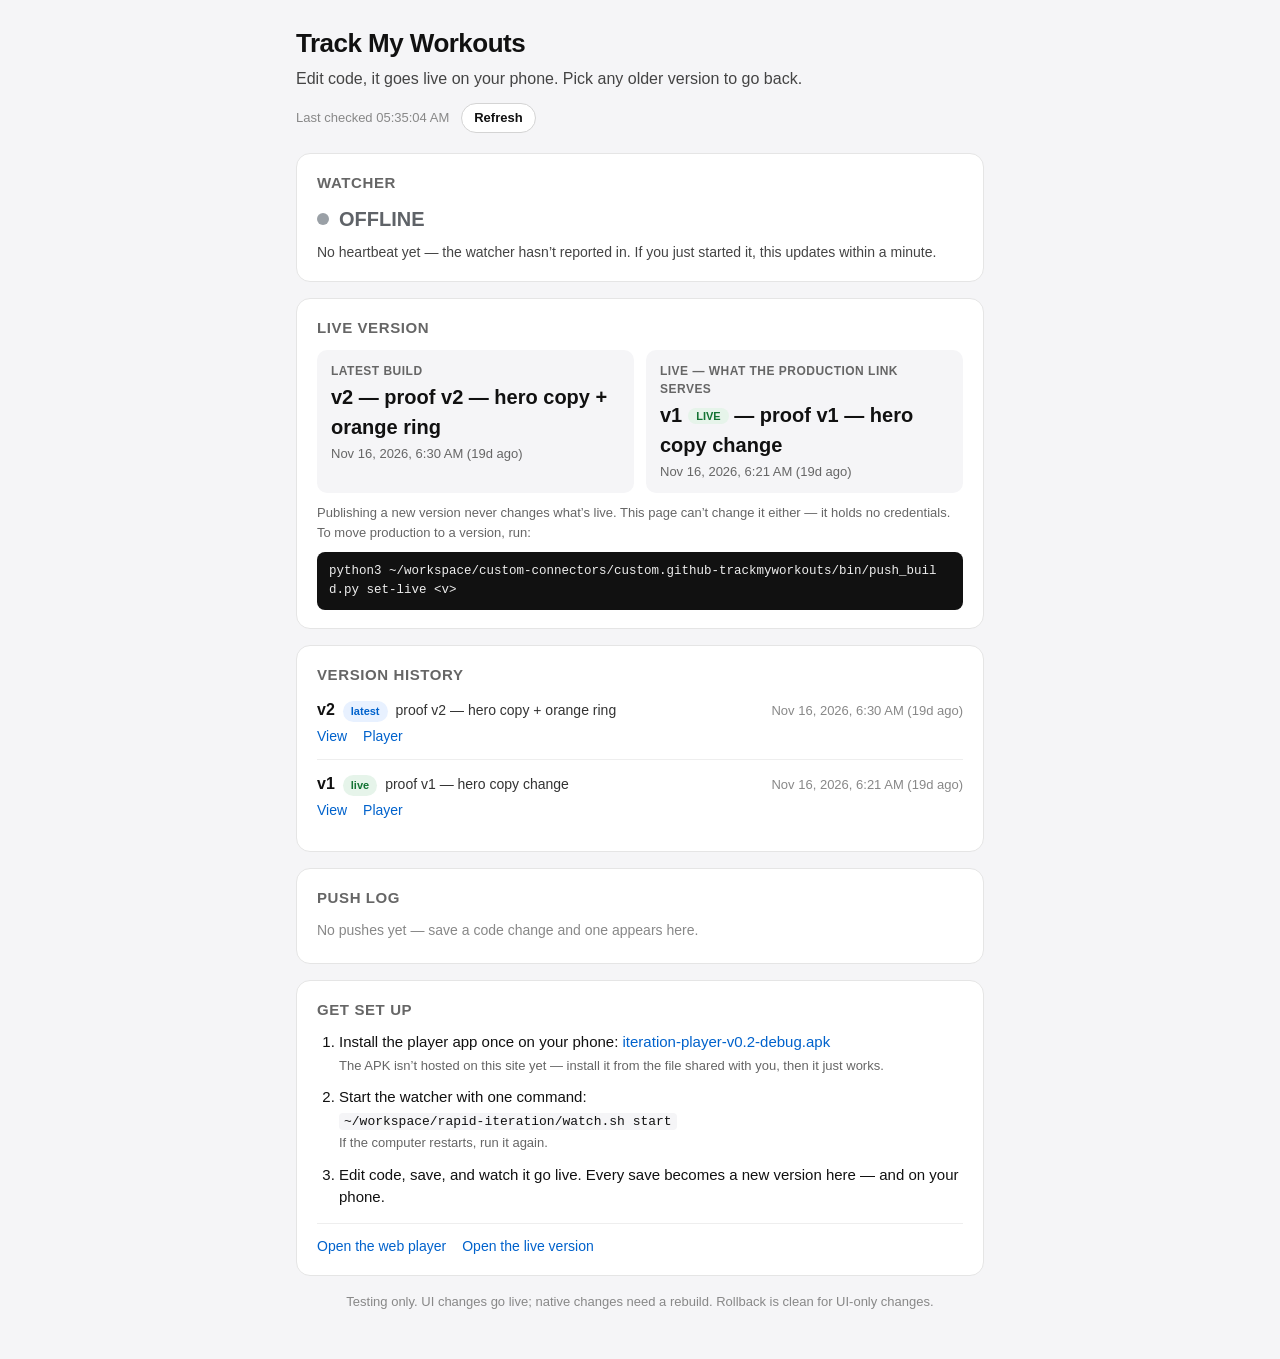
==== builds/dashboard/index.html @ 9be96888 "Push builds/dashboard/ (1 files, probe/raw)" ====
<!doctype html>
<html lang="en">
<head>
<meta charset="utf-8" />
<meta name="viewport" content="width=device-width, initial-scale=1" />
<title>Track My Workouts — Iteration Dashboard</title>
<!--
  Iteration Dashboard — read-only status page for the rapid-iteration tool.
  Hosted at builds/dashboard/index.html. Reads three JSON files next to it:
    ../versions.json        — {latest, live, versions:[{version,label,timestamp,url}]}
    ../watcher-status.json  — {state:'watching'|'error'|'stopped', lastSeen, lastVersion, lastPushAt, error?}
    ../push-log.json        — [{version,label,timestamp,filesChanged[],status,durationMs,error?}]
  watcher-status.json and push-log.json may not exist yet (the watcher
  publishes them); every section degrades to an honest empty state instead
  of a blank page or an error. This page never writes anything and holds no
  credentials — it cannot change which version is live. To change live, run:
    python3 ~/workspace/custom-connectors/custom.github-trackmyworkouts/bin/push_build.py set-live <v>
-->
<style>
  :root { color-scheme: light; }
  * { box-sizing: border-box; }
  body {
    margin: 0; background: #f5f5f7; color: #111;
    font-family: -apple-system, BlinkMacSystemFont, "Segoe UI", Roboto, Helvetica, Arial, sans-serif;
    line-height: 1.5;
  }
  .wrap { max-width: 720px; margin: 0 auto; padding: 24px 16px 48px; }
  header { margin-bottom: 20px; }
  header h1 { font-size: 26px; margin: 0 0 4px; letter-spacing: -0.02em; }
  header p { margin: 0; font-size: 16px; color: #444; }
  .meta-line {
    display: flex; align-items: center; gap: 12px; margin-top: 12px;
    font-size: 13px; color: #888;
  }
  .meta-line button {
    font: inherit; font-size: 13px; font-weight: 600;
    border: 1px solid #d4d4d4; background: #fff; color: #111;
    border-radius: 999px; padding: 4px 12px; cursor: pointer;
  }
  .meta-line button:active { background: #f0f0f0; }
  section.card {
    background: #fff; border: 1px solid #e5e5e5; border-radius: 14px;
    padding: 18px 20px; margin-bottom: 16px;
  }
  section.card h2 { font-size: 15px; margin: 0 0 10px; text-transform: uppercase; letter-spacing: 0.04em; color: #666; }
  .empty { color: #888; font-size: 14px; margin: 4px 0; }
  .error-banner {
    display: none; background: #fdecea; color: #8a1a12; border: 1px solid #f5c6c0;
    border-radius: 12px; padding: 12px 16px; font-size: 14px; margin-bottom: 16px;
  }
  .error-banner.show { display: block; }

  /* Status card */
  .status-row { display: flex; align-items: center; gap: 10px; }
  .dot { width: 12px; height: 12px; border-radius: 50%; flex: 0 0 auto; }
  .dot.green { background: #34a853; }
  .dot.red { background: #d93025; }
  .dot.grey { background: #9aa0a6; }
  .status-word { font-size: 20px; font-weight: 700; }
  .status-word.green { color: #137333; }
  .status-word.red { color: #a50e0e; }
  .status-word.grey { color: #5f6368; }
  .status-detail { font-size: 14px; color: #444; margin: 8px 0 0; }
  .status-detail .mono { font-family: ui-monospace, SFMono-Regular, Menlo, Consolas, monospace; font-size: 13px; }

  /* Live badges */
  .badges { display: flex; flex-wrap: wrap; gap: 12px; }
  .badge-box { flex: 1 1 220px; background: #f5f5f7; border-radius: 10px; padding: 12px 14px; }
  .badge-box .k { font-size: 12px; font-weight: 700; text-transform: uppercase; letter-spacing: 0.04em; color: #666; }
  .badge-box .v { font-size: 20px; font-weight: 700; margin-top: 2px; }
  .badge-box .v .tag-live {
    font-size: 11px; font-weight: 700; vertical-align: middle;
    background: #e6f4ea; color: #137333; border-radius: 999px; padding: 2px 8px; margin-left: 6px;
  }
  .badge-box .t { font-size: 13px; color: #666; margin-top: 2px; }

  /* Lists */
  ul.rows { list-style: none; margin: 0; padding: 0; }
  ul.rows li { padding: 12px 0; border-top: 1px solid #eee; }
  ul.rows li:first-child { border-top: 0; padding-top: 2px; }
  .row-top { display: flex; align-items: baseline; gap: 8px; flex-wrap: wrap; }
  .row-top .vn { font-weight: 700; font-size: 16px; }
  .row-top .lbl { font-size: 14px; color: #333; overflow: hidden; text-overflow: ellipsis; white-space: nowrap; max-width: 100%; }
  .row-top .ts { font-size: 13px; color: #888; margin-left: auto; white-space: nowrap; }
  .row-links { margin-top: 4px; font-size: 14px; display: flex; gap: 16px; flex-wrap: wrap; }
  .row-links a { color: #0062cc; text-decoration: none; }
  .row-links a:hover { text-decoration: underline; }
  .pill {
    font-size: 11px; font-weight: 700; border-radius: 999px; padding: 2px 8px; white-space: nowrap;
  }
  .pill.latest { background: #e8f1ff; color: #0062cc; }
  .pill.live { background: #e6f4ea; color: #137333; }
  .pill.ok { background: #e6f4ea; color: #137333; }
  .pill.failed { background: #fdecea; color: #a50e0e; }
  .files { font-size: 13px; color: #555; margin: 6px 0 0; word-break: break-word; }
  .files code, code.inline {
    font-family: ui-monospace, SFMono-Regular, Menlo, Consolas, monospace;
    font-size: 12.5px; background: #f5f5f7; border-radius: 4px; padding: 1px 5px;
  }
  .push-meta { font-size: 13px; color: #888; margin-top: 4px; display: flex; gap: 10px; flex-wrap: wrap; align-items: center; }
  .push-error { font-size: 13px; color: #a50e0e; margin-top: 4px; }

  /* Setup */
  ol.steps { margin: 0; padding-left: 22px; }
  ol.steps li { margin-bottom: 10px; font-size: 15px; }
  ol.steps li:last-child { margin-bottom: 0; }
  ol.steps code {
    font-family: ui-monospace, SFMono-Regular, Menlo, Consolas, monospace;
    font-size: 13px; background: #f5f5f7; border-radius: 4px; padding: 1px 5px;
    word-break: break-all;
  }
  .setup-links { margin-top: 14px; padding-top: 12px; border-top: 1px solid #eee; font-size: 14px; display: flex; gap: 16px; flex-wrap: wrap; }
  .setup-links a, section.card a { color: #0062cc; text-decoration: none; }
  .setup-links a:hover, section.card a:hover { text-decoration: underline; }
  pre.cmd {
    background: #111; color: #eee; border-radius: 8px; padding: 10px 12px;
    font-size: 12.5px; overflow-x: auto; margin: 10px 0 0; white-space: pre-wrap; word-break: break-all;
  }
  .note { font-size: 13px; color: #666; margin: 10px 0 0; }

  footer { font-size: 13px; color: #888; text-align: center; margin-top: 8px; }
</style>
</head>
<body>
<div class="wrap">
  <header>
    <h1>Track My Workouts</h1>
    <p>Edit code, it goes live on your phone. Pick any older version to go back.</p>
    <div class="meta-line">
      <span id="last-checked">Checking status&hellip;</span>
      <button id="refresh-btn" type="button">Refresh</button>
    </div>
  </header>

  <div class="error-banner" id="manifest-error" role="alert"></div>

  <section class="card" aria-label="Watcher status">
    <h2>Watcher</h2>
    <div class="status-row">
      <span class="dot grey" id="status-dot"></span>
      <span class="status-word grey" id="status-word">Checking&hellip;</span>
    </div>
    <p class="status-detail" id="status-detail"></p>
  </section>

  <section class="card" aria-label="Live version">
    <h2>Live version</h2>
    <div class="badges">
      <div class="badge-box">
        <div class="k">Latest build</div>
        <div class="v" id="latest-badge">v&ndash;</div>
        <div class="t" id="latest-time"></div>
      </div>
      <div class="badge-box">
        <div class="k">Live &mdash; what the production link serves</div>
        <div class="v" id="live-badge">v&ndash;</div>
        <div class="t" id="live-time"></div>
      </div>
    </div>
    <p class="note">Publishing a new version never changes what&rsquo;s live.
      This page can&rsquo;t change it either &mdash; it holds no credentials.
      To move production to a version, run:</p>
    <pre class="cmd">python3 ~/workspace/custom-connectors/custom.github-trackmyworkouts/bin/push_build.py set-live &lt;v&gt;</pre>
  </section>

  <section class="card" aria-label="Version history">
    <h2>Version history</h2>
    <ul class="rows" id="version-list"></ul>
    <p class="empty" id="version-empty" style="display:none">No versions published yet.</p>
  </section>

  <section class="card" aria-label="Push log">
    <h2>Push log</h2>
    <ul class="rows" id="push-list"></ul>
    <p class="empty" id="push-empty">No pushes yet &mdash; save a code change and one appears here.</p>
  </section>

  <section class="card" aria-label="Setup">
    <h2>Get set up</h2>
    <ol class="steps">
      <li>Install the player app once on your phone:
        <a id="apk-link" href="https://github.com/varunsrinivas2904-dev/trackmyworkouts-assets">iteration-player-v0.2-debug.apk</a>
        <br /><span style="font-size:13px;color:#666">The APK isn&rsquo;t hosted on this site yet &mdash; install it from the file shared with you, then it just works.</span></li>
      <li>Start the watcher with one command:
        <br /><code>~/workspace/rapid-iteration/watch.sh start</code>
        <br /><span style="font-size:13px;color:#666">If the computer restarts, run it again.</span></li>
      <li>Edit code, save, and watch it go live. Every save becomes a new version here &mdash; and on your phone.</li>
    </ol>
    <div class="setup-links">
      <a href="../player/index.html">Open the web player</a>
      <a href="../index.html">Open the live version</a>
    </div>
  </section>

  <footer>Testing only. UI changes go live; native changes need a rebuild. Rollback is clean for UI-only changes.</footer>
</div>

<script>
(function () {
  'use strict';

  var FRESH_MS = 5 * 60 * 1000; // watcher heartbeat is fresh within 5 minutes
  var PLAYER_URL = '../player/index.html';
  var LIVE_URL = '../index.html';

  var els = {
    lastChecked: document.getElementById('last-checked'),
    refreshBtn: document.getElementById('refresh-btn'),
    manifestError: document.getElementById('manifest-error'),
    dot: document.getElementById('status-dot'),
    word: document.getElementById('status-word'),
    detail: document.getElementById('status-detail'),
    latestBadge: document.getElementById('latest-badge'),
    latestTime: document.getElementById('latest-time'),
    liveBadge: document.getElementById('live-badge'),
    liveTime: document.getElementById('live-time'),
    versionList: document.getElementById('version-list'),
    versionEmpty: document.getElementById('version-empty'),
    pushList: document.getElementById('push-list'),
    pushEmpty: document.getElementById('push-empty'),
  };

  // ---------- time ----------
  function relTime(iso) {
    if (!iso) return '';
    var t = Date.parse(iso);
    if (isNaN(t)) return '';
    var s = Math.max(0, Math.floor((Date.now() - t) / 1000));
    if (s < 60) return s + 's ago';
    var m = Math.floor(s / 60);
    if (m < 60) return m + ' min ago';
    var h = Math.floor(m / 60);
    if (h < 24) return h + 'h ago';
    return Math.floor(h / 24) + 'd ago';
  }
  function fullTime(iso) {
    if (!iso) return '';
    var d = new Date(iso);
    if (isNaN(d.getTime())) return iso;
    return d.toLocaleString([], { dateStyle: 'medium', timeStyle: 'short' });
  }
  function clockTime(d) {
    return (d || new Date()).toLocaleTimeString([], { hour: '2-digit', minute: '2-digit', second: '2-digit' });
  }
  function esc(s) {
    return String(s == null ? '' : s).replace(/[&<>"']/g, function (c) {
      return { '&': '&amp;', '<': '&lt;', '>': '&gt;', '"': '&quot;', "'": '&#39;' }[c];
    });
  }

  // ---------- fetching (each file optional; a 404 is an empty state, not an error) ----------
  function fetchJson(relPath) {
    return fetch(relPath + '?t=' + Date.now(), { cache: 'no-store' })
      .then(function (r) {
        if (r.status === 404) return null; // not published yet
        if (!r.ok) throw new Error('HTTP ' + r.status);
        return r.json();
      })
      .catch(function (err) {
        if (err && err.message && err.message.indexOf('HTTP 404') === 0) return null;
        throw err;
      });
  }
  function fetchOptional(relPath) {
    // fetchJson returns null on 404; any other failure also degrades to null
    // for the optional files so the page never blanks.
    return fetchJson(relPath).catch(function () { return null; });
  }

  // ---------- status card ----------
  function renderStatus(status) {
    var word = 'OFFLINE', cls = 'grey', detail = '';
    if (!status) {
      detail = 'No heartbeat yet &mdash; the watcher hasn&rsquo;t reported in. ' +
        'If you just started it, this updates within a minute.';
    } else {
      var lastSeen = status.lastSeen || status.lastHeartbeat || null;
      var lastSeenMs = lastSeen ? Date.parse(lastSeen) : NaN;
      var fresh = !isNaN(lastSeenMs) && (Date.now() - lastSeenMs) < FRESH_MS;
      var state = (status.state || '').toLowerCase();
      var errText = status.error || status.lastError || status.message || '';
      var lastVersion = status.lastVersion != null ? status.lastVersion
        : (status.lastPushVersion != null ? status.lastPushVersion : null);
      if (state === 'error') {
        word = 'ERROR'; cls = 'red';
        detail = 'The watcher reported an error' +
          (lastSeen ? ' &mdash; last seen ' + fullTime(lastSeen) + ' (' + relTime(lastSeen) + ')' : '') + '.' +
          (errText ? ' <span class="mono">' + esc(errText) + '</span>' : '');
      } else if (state === 'watching' && fresh) {
        word = 'WATCHING'; cls = 'green';
        detail = 'Watching for code changes' +
          (lastSeen ? ' &mdash; last check-in ' + relTime(lastSeen) : '') +
          (lastVersion != null ? ' &middot; last published v' + lastVersion : '') + '.';
      } else if (state === 'stopped') {
        word = 'OFFLINE'; cls = 'grey';
        detail = 'The watcher is stopped' +
          (lastSeen ? ' &mdash; last seen ' + fullTime(lastSeen) + ' (' + relTime(lastSeen) + ')' : ' &mdash; never seen') +
          (lastVersion != null ? ' &middot; last published v' + lastVersion : '') + '. Start it again with watch.sh start.';
      } else {
        // watching but stale heartbeat, or unknown state
        word = 'OFFLINE'; cls = 'grey';
        detail = 'Heartbeat is stale' +
          (lastSeen ? ' &mdash; last seen ' + fullTime(lastSeen) + ' (' + relTime(lastSeen) + ')' : ' &mdash; never seen') +
          (lastVersion != null ? ' &middot; last published v' + lastVersion : '') +
          '. The watcher may have stopped; start it again with watch.sh start.';
      }
    }
    els.dot.className = 'dot ' + cls;
    els.word.className = 'status-word ' + cls;
    els.word.textContent = word;
    els.detail.innerHTML = detail;
  }

  // ---------- versions ----------
  function renderVersions(manifest) {
    var latest = manifest && typeof manifest.latest === 'number' ? manifest.latest : null;
    var live = manifest && typeof manifest.live === 'number' ? manifest.live : null;
    var list = (manifest && Array.isArray(manifest.versions)) ? manifest.versions.slice() : [];
    list.sort(function (a, b) { return b.version - a.version; });

    function entryFor(v) {
      for (var i = 0; i < list.length; i++) if (list[i].version === v) return list[i];
      return null;
    }
    var latestEntry = latest != null ? entryFor(latest) : null;
    var liveEntry = live != null && live !== 0 ? entryFor(live) : null;

    els.latestBadge.innerHTML = latest != null
      ? 'v' + latest + (latestEntry && latestEntry.label ? ' &mdash; ' + esc(latestEntry.label) : '')
      : 'v&ndash;';
    els.latestTime.textContent = latestEntry && latestEntry.timestamp
      ? fullTime(latestEntry.timestamp) + ' (' + relTime(latestEntry.timestamp) + ')' : '';
    els.liveBadge.innerHTML = (live != null && live !== 0)
      ? 'v' + live + '<span class="tag-live">LIVE</span>' + (liveEntry && liveEntry.label ? ' &mdash; ' + esc(liveEntry.label) : '')
      : 'No live version yet';
    els.liveTime.textContent = liveEntry && liveEntry.timestamp
      ? fullTime(liveEntry.timestamp) + ' (' + relTime(liveEntry.timestamp) + ')' : '';

    els.versionList.innerHTML = '';
    if (!list.length) {
      els.versionEmpty.style.display = 'block';
      return;
    }
    els.versionEmpty.style.display = 'none';
    list.forEach(function (entry) {
      var li = document.createElement('li');
      var top = document.createElement('div');
      top.className = 'row-top';
      var vn = document.createElement('span');
      vn.className = 'vn';
      vn.textContent = 'v' + entry.version;
      top.appendChild(vn);
      if (entry.version === latest) {
        var p1 = document.createElement('span');
        p1.className = 'pill latest';
        p1.textContent = 'latest';
        top.appendChild(p1);
      }
      if (live !== 0 && entry.version === live) {
        var p2 = document.createElement('span');
        p2.className = 'pill live';
        p2.textContent = 'live';
        top.appendChild(p2);
      }
      var lbl = document.createElement('span');
      lbl.className = 'lbl';
      lbl.textContent = entry.label || '';
      lbl.title = entry.label || '';
      top.appendChild(lbl);
      var ts = document.createElement('span');
      ts.className = 'ts';
      ts.textContent = entry.timestamp ? fullTime(entry.timestamp) + ' (' + relTime(entry.timestamp) + ')' : '';
      top.appendChild(ts);
      li.appendChild(top);

      var links = document.createElement('div');
      links.className = 'row-links';
      if (entry.url) {
        var view = document.createElement('a');
        view.href = entry.url;
        view.textContent = 'View';
        links.appendChild(view);
      }
      var player = document.createElement('a');
      player.href = PLAYER_URL;
      player.textContent = 'Player';
      links.appendChild(player);
      li.appendChild(links);
      els.versionList.appendChild(li);
    });
  }

  // ---------- push log ----------
  function renderPushLog(log) {
    var entries = Array.isArray(log) ? log.slice() : [];
    entries.sort(function (a, b) {
      var ta = Date.parse(a.timestamp || '') || 0;
      var tb = Date.parse(b.timestamp || '') || 0;
      return tb - ta;
    });
    els.pushList.innerHTML = '';
    if (!entries.length) {
      els.pushEmpty.style.display = 'block';
      return;
    }
    els.pushEmpty.style.display = 'none';
    entries.forEach(function (entry) {
      var li = document.createElement('li');
      var top = document.createElement('div');
      top.className = 'row-top';
      var vn = document.createElement('span');
      vn.className = 'vn';
      vn.textContent = 'v' + (entry.version != null ? entry.version : '?');
      top.appendChild(vn);
      var status = (entry.status || '').toLowerCase();
      var pill = document.createElement('span');
      pill.className = 'pill ' + (status === 'failed' || status === 'error' ? 'failed' : 'ok');
      pill.textContent = status === 'failed' || status === 'error' ? 'failed' : 'ok';
      top.appendChild(pill);
      var lbl = document.createElement('span');
      lbl.className = 'lbl';
      lbl.textContent = entry.label || '';
      top.appendChild(lbl);
      var ts = document.createElement('span');
      ts.className = 'ts';
      ts.textContent = entry.timestamp ? fullTime(entry.timestamp) + ' (' + relTime(entry.timestamp) + ')' : '';
      top.appendChild(ts);
      li.appendChild(top);

      var meta = document.createElement('div');
      meta.className = 'push-meta';
      if (entry.durationMs != null) {
        var d = document.createElement('span');
        d.textContent = 'took ' + (entry.durationMs / 1000).toFixed(1) + 's';
        meta.appendChild(d);
      }
      li.appendChild(meta);

      if (Array.isArray(entry.filesChanged) && entry.filesChanged.length) {
        var files = document.createElement('p');
        files.className = 'files';
        files.textContent = 'Changed: ';
        entry.filesChanged.forEach(function (f, i) {
          if (i) files.appendChild(document.createTextNode(', '));
          var c = document.createElement('code');
          c.textContent = f;
          files.appendChild(c);
        });
        li.appendChild(files);
      }
      if (entry.error) {
        var err = document.createElement('p');
        err.className = 'push-error';
        err.textContent = entry.error;
        li.appendChild(err);
      }
      els.pushList.appendChild(li);
    });
  }

  // ---------- load all ----------
  function loadAll() {
    els.lastChecked.textContent = 'Checking status…';
    return Promise.all([
      fetchJson('../versions.json'),
      fetchOptional('../watcher-status.json'),
      fetchOptional('../push-log.json'),
    ]).then(function (results) {
      var manifest = results[0];
      var status = results[1];
      var log = results[2];
      els.manifestError.classList.remove('show');
      els.manifestError.textContent = '';
      renderStatus(status);
      renderVersions(manifest);
      renderPushLog(log);
      els.lastChecked.textContent = 'Last checked ' + clockTime();
    }).catch(function (err) {
      // versions.json itself failed (not a 404 — a real fetch/network error).
      els.manifestError.textContent = 'Couldn\u2019t load the version list (' + err.message +
        '). Check the connection and tap Refresh.';
      els.manifestError.classList.add('show');
      renderStatus(null);
      renderVersions(null);
      renderPushLog(null);
      els.lastChecked.textContent = 'Last checked ' + clockTime() + ' — version list failed';
    });
  }

  els.refreshBtn.addEventListener('click', function () { loadAll(); });
  loadAll();
  setInterval(loadAll, 60000); // keep the status fresh while the page is open
})();
</script>
</body>
</html>
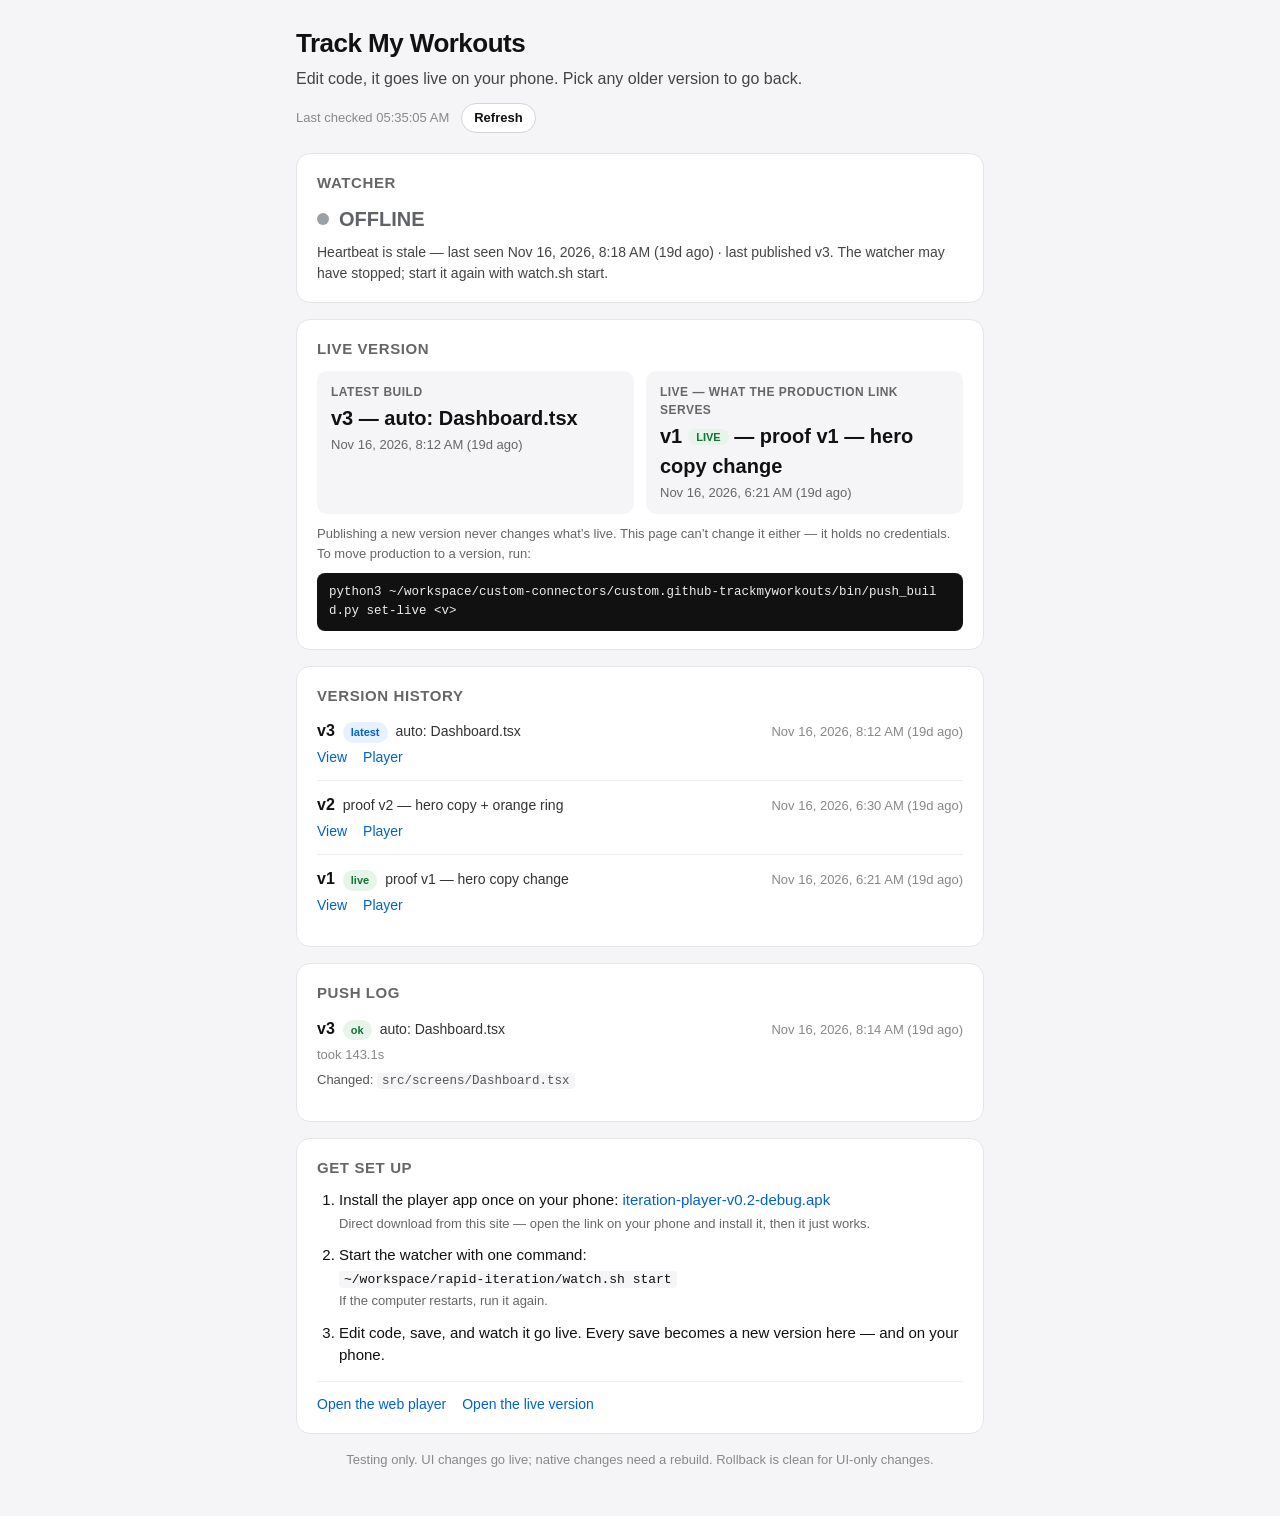
==== commit 7707d726: "Push builds/dashboard/ (1 files, probe/raw)" ====
--- a/builds/dashboard/index.html
+++ b/builds/dashboard/index.html
@@ -179,8 +179,8 @@
     <h2>Get set up</h2>
     <ol class="steps">
       <li>Install the player app once on your phone:
-        <a id="apk-link" href="https://github.com/varunsrinivas2904-dev/trackmyworkouts-assets">iteration-player-v0.2-debug.apk</a>
-        <br /><span style="font-size:13px;color:#666">The APK isn&rsquo;t hosted on this site yet &mdash; install it from the file shared with you, then it just works.</span></li>
+        <a id="apk-link" href="https://varunsrinivas2904-dev.github.io/trackmyworkouts-assets/builds/player-app/iteration-player-v0.2-debug.apk">iteration-player-v0.2-debug.apk</a>
+        <br /><span style="font-size:13px;color:#666">Direct download from this site &mdash; open the link on your phone and install it, then it just works.</span></li>
       <li>Start the watcher with one command:
         <br /><code>~/workspace/rapid-iteration/watch.sh start</code>
         <br /><span style="font-size:13px;color:#666">If the computer restarts, run it again.</span></li>
